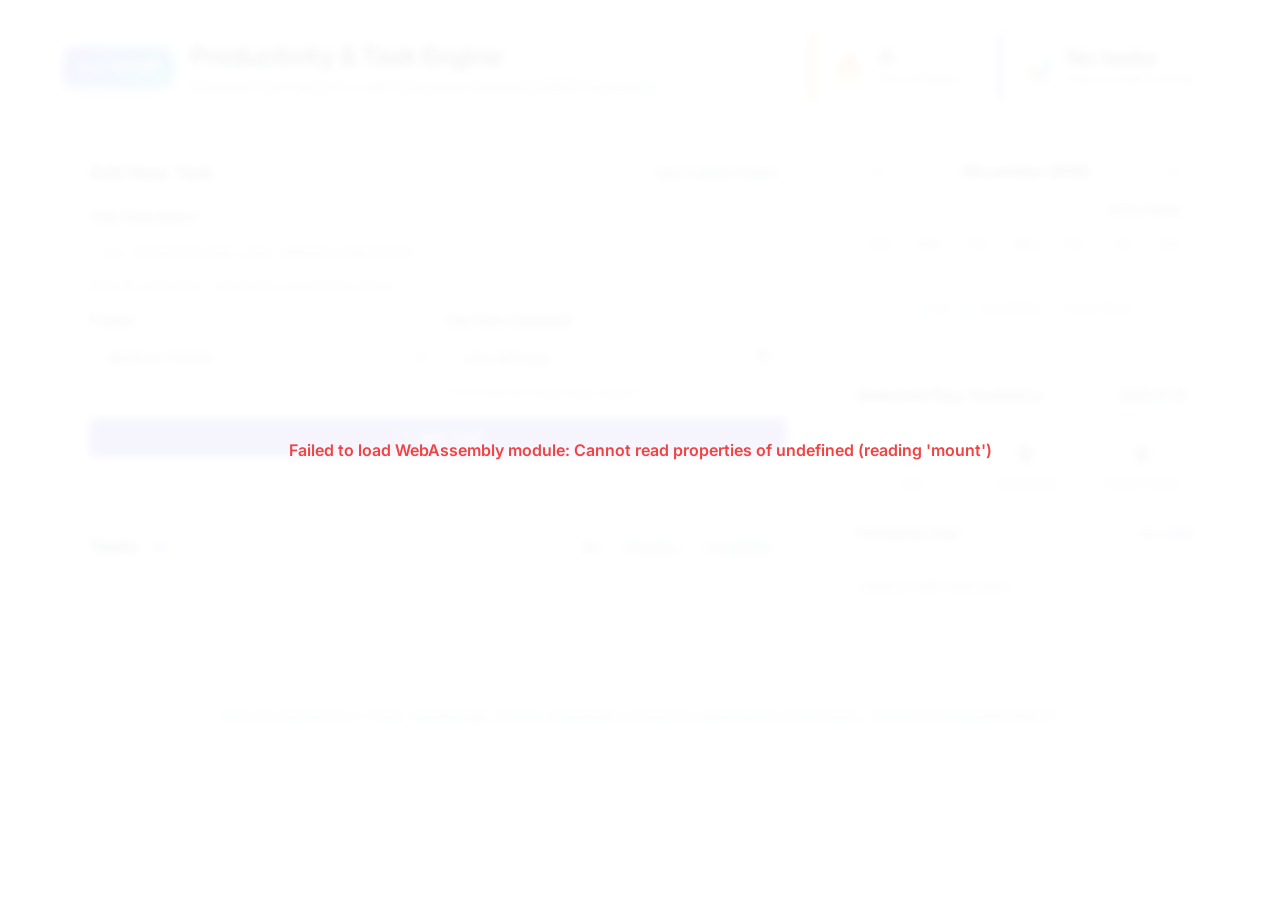
==== index.html @ 5f056f39 "feat: complete C++ WebAssembly To-Do web app with calendar and streak counter" ====
<!DOCTYPE html>
<html lang="en">
<head>
    <meta charset="UTF-8">
    <meta name="viewport" content="width=device-width, initial-scale=1.0">
    <title>C++ WebAssembly To-Do & Habit Analytics</title>
    <link rel="stylesheet" href="style.css">
    <link rel="preconnect" href="https://fonts.googleapis.com">
    <link rel="preconnect" href="https://fonts.gstatic.com" crossorigin>
    <link href="https://fonts.googleapis.com/css2?family=Inter:wght@300;400;500;600;700&display=swap" rel="stylesheet">
</head>
<body>
    <div id="loadingOverlay" class="loading-overlay">
        <div class="spinner"></div>
        <p>Loading C++ WebAssembly Engine & Syncing Storage...</p>
    </div>

    <div class="app-container">
        <!-- Header -->
        <header class="app-header">
            <div class="brand">
                <div class="logo-badge">C++ WASM</div>
                <div>
                    <h1>Productivity & Task Engine</h1>
                    <p class="subtitle">Compiled from native C++ with Emscripten Embind & IDBFS Persistence</p>
                </div>
            </div>
            
            <div class="stats-overview">
                <!-- Streak Card -->
                <div class="stat-card streak-card" id="streakCard">
                    <div class="stat-icon">🔥</div>
                    <div class="stat-details">
                        <span class="stat-value" id="streakDisplay">0</span>
                        <span class="stat-label">Day Streak</span>
                    </div>
                </div>

                <!-- Daily Rate Card -->
                <div class="stat-card rate-card" id="dailyRateCard">
                    <div class="stat-icon">📊</div>
                    <div class="stat-details">
                        <span class="stat-value" id="dailyRateDisplay">No tasks</span>
                        <span class="stat-label" id="rateDateLabel">Daily Completion</span>
                    </div>
                </div>
            </div>
        </header>

        <!-- Notification Banner -->
        <div id="notificationBanner" class="notification-banner hidden"></div>

        <!-- Main Layout -->
        <main class="main-content">
            <!-- Left Column: Task Creator & List -->
            <section class="task-section">
                <!-- Add Task Form -->
                <div class="card form-card">
                    <div class="card-header">
                        <h2>Add New Task</h2>
                        <span class="badge cpp-badge">std::vector&lt;Task&gt;</span>
                    </div>
                    
                    <form id="addTaskForm" class="task-form">
                        <div class="form-group">
                            <label for="taskDesc">Task Description <span class="required">*</span></label>
                            <input type="text" id="taskDesc" placeholder="e.g. Implement leap-year validation algorithms" required autocomplete="off">
                            <small class="helper-text">Pipes (|) sanitized to /, line breaks converted to spaces.</small>
                        </div>

                        <div class="form-row">
                            <div class="form-group">
                                <label for="taskPriority">Priority</label>
                                <select id="taskPriority">
                                    <option value="0">Low Priority</option>
                                    <option value="1" selected>Medium Priority</option>
                                    <option value="2">High Priority</option>
                                </select>
                            </div>

                            <div class="form-group">
                                <label for="taskDueDate">Due Date (Optional)</label>
                                <input type="date" id="taskDueDate">
                                <small class="helper-text">YYYY-MM-DD (Leap-year aware)</small>
                            </div>
                        </div>

                        <button type="submit" class="btn btn-primary" id="btnAddTask">
                            <span class="btn-icon">➕</span> Add Task
                        </button>
                    </form>
                </div>

                <!-- Tasks List -->
                <div class="card list-card">
                    <div class="card-header task-list-header">
                        <div class="title-with-count">
                            <h2>Tasks</h2>
                            <span class="count-pill" id="totalTasksCount">0</span>
                        </div>
                        
                        <!-- Filter Tabs -->
                        <div class="filter-tabs">
                            <button class="filter-btn active" data-filter="all">All</button>
                            <button class="filter-btn" data-filter="pending">Pending</button>
                            <button class="filter-btn" data-filter="completed">Completed</button>
                        </div>
                    </div>

                    <div id="taskList" class="task-list">
                        <!-- Rendered by JavaScript via getTasksJson() -->
                    </div>

                    <div id="emptyListState" class="empty-state hidden">
                        <div class="empty-icon">📝</div>
                        <p class="empty-title">No tasks found</p>
                        <p class="empty-desc">Create your first task above to track your productivity habits.</p>
                    </div>
                </div>
            </section>

            <!-- Right Column: Interactive Calendar & Day Analytics -->
            <aside class="calendar-section">
                <!-- Interactive Calendar Card -->
                <div class="card calendar-card">
                    <div class="calendar-header">
                        <button class="btn btn-icon-round" id="prevMonthBtn" title="Previous Month">‹</button>
                        <h3 id="currentMonthYear">November 2026</h3>
                        <button class="btn btn-icon-round" id="nextMonthBtn" title="Next Month">›</button>
                    </div>

                    <div class="calendar-actions">
                        <button class="btn btn-sm btn-outline" id="todayMonthBtn">Go to Today</button>
                    </div>

                    <!-- Weekday Headers -->
                    <div class="weekdays-grid">
                        <span>Sun</span>
                        <span>Mon</span>
                        <span>Tue</span>
                        <span>Wed</span>
                        <span>Thu</span>
                        <span>Fri</span>
                        <span>Sat</span>
                    </div>

                    <!-- Calendar Days Grid (Calculated by C++ getCalendar) -->
                    <div id="calendarDaysGrid" class="days-grid"></div>

                    <!-- Calendar Legend -->
                    <div class="calendar-legend">
                        <span class="legend-item"><span class="dot dot-due"></span> Due</span>
                        <span class="legend-item"><span class="dot dot-completed"></span> Completed</span>
                        <span class="legend-item"><span class="dot dot-both"></span> Due & Done</span>
                    </div>
                </div>

                <!-- Selected Date Analytics Details -->
                <div class="card day-analytics-card">
                    <div class="card-header">
                        <h3>Selected Day Analytics</h3>
                        <span class="date-badge" id="selectedDateBadge">2026-11-16</span>
                    </div>

                    <div class="day-stats-grid">
                        <div class="day-stat-box">
                            <span class="stat-number" id="dayDueCount">0</span>
                            <span class="stat-sublabel">Due</span>
                        </div>
                        <div class="day-stat-box">
                            <span class="stat-number" id="dayCompletedCount">0</span>
                            <span class="stat-sublabel">Completed</span>
                        </div>
                        <div class="day-stat-box">
                            <span class="stat-number" id="dayDistinctCount">0</span>
                            <span class="stat-sublabel">Distinct Tasks</span>
                        </div>
                    </div>

                    <div class="completion-bar-container">
                        <div class="completion-bar-header">
                            <span>Completion Rate</span>
                            <span id="dayRateText" class="rate-percentage">No tasks</span>
                        </div>
                        <div class="progress-track">
                            <div id="dayProgressBar" class="progress-fill" style="width: 0%;"></div>
                        </div>
                    </div>

                    <div class="day-tasks-container">
                        <h4 class="subhead">Tasks for this day</h4>
                        <ul id="dayTasksList" class="day-tasks-list">
                            <!-- Tasks on this day rendered here -->
                        </ul>
                    </div>
                </div>
            </aside>
        </main>

        <!-- Edit Task Modal -->
        <div id="editTaskModal" class="modal-backdrop hidden">
            <div class="modal-box">
                <div class="modal-header">
                    <h3>Edit Task</h3>
                    <button class="btn-close" id="btnCancelEdit">×</button>
                </div>
                <form id="editTaskForm">
                    <input type="hidden" id="editTaskId">
                    <div class="form-group">
                        <label for="editTaskDesc">Description</label>
                        <input type="text" id="editTaskDesc" required>
                    </div>
                    <div class="form-row">
                        <div class="form-group">
                            <label for="editTaskPriority">Priority</label>
                            <select id="editTaskPriority">
                                <option value="0">Low Priority</option>
                                <option value="1">Medium Priority</option>
                                <option value="2">High Priority</option>
                            </select>
                        </div>
                        <div class="form-group">
                            <label for="editTaskDueDate">Due Date</label>
                            <input type="date" id="editTaskDueDate">
                        </div>
                    </div>
                    <div class="modal-actions">
                        <button type="button" class="btn btn-outline" id="btnCancelEdit2">Cancel</button>
                        <button type="submit" class="btn btn-primary">Save Changes</button>
                    </div>
                </form>
            </div>
        </div>

        <!-- Footer -->
        <footer class="app-footer">
            <p>Built with Standard C++ (Task, TaskManager, Priority, isValidDate) compiled to WebAssembly (Emscripten / Embind) & IndexedDB (IDBFS).</p>
        </footer>
    </div>

    <!-- WebAssembly Module Loader & Glue -->
    <script src="task_engine.js"></script>
    <script src="app.js"></script>
</body>
</html>
---- style.css ----
:root {
    --primary: #4f46e5;
    --primary-hover: #4338ca;
    --primary-light: #eef2ff;
    --success: #10b981;
    --success-light: #ecfdf5;
    --warning: #f59e0b;
    --warning-light: #fffbeb;
    --danger: #ef4444;
    --danger-light: #fef2f2;
    --text-main: #1e293b;
    --text-muted: #64748b;
    --border: #e2e8f0;
    --bg-main: #f8fafc;
    --bg-card: #ffffff;
    --shadow-sm: 0 1px 2px 0 rgb(0 0 0 / 0.05);
    --shadow-md: 0 4px 6px -1px rgb(0 0 0 / 0.1), 0 2px 4px -2px rgb(0 0 0 / 0.1);
    --shadow-lg: 0 10px 15px -3px rgb(0 0 0 / 0.1), 0 4px 6px -4px rgb(0 0 0 / 0.1);
    --radius-sm: 6px;
    --radius-md: 10px;
    --radius-lg: 16px;
    --transition: all 0.2s ease;
}

* {
    box-sizing: border-box;
    margin: 0;
    padding: 0;
}

body {
    font-family: 'Inter', -apple-system, BlinkMacSystemFont, "Segoe UI", Roboto, sans-serif;
    background-color: var(--bg-main);
    color: var(--text-main);
    line-height: 1.5;
    min-height: 100vh;
}

/* Loading Overlay */
.loading-overlay {
    position: fixed;
    top: 0;
    left: 0;
    width: 100%;
    height: 100%;
    background: rgba(255, 255, 255, 0.95);
    backdrop-filter: blur(4px);
    display: flex;
    flex-direction: column;
    align-items: center;
    justify-content: center;
    gap: 1rem;
    z-index: 9999;
    font-weight: 500;
    color: var(--text-muted);
    transition: opacity 0.3s ease;
}

.loading-overlay.fade-out {
    opacity: 0;
    pointer-events: none;
}

.spinner {
    width: 48px;
    height: 48px;
    border: 4px solid var(--border);
    border-top-color: var(--primary);
    border-radius: 50%;
    animation: spin 0.8s linear infinite;
}

@keyframes spin {
    to { transform: rotate(360deg); }
}

/* App Container */
.app-container {
    max-width: 1200px;
    margin: 0 auto;
    padding: 2rem 1.5rem;
}

/* Header */
.app-header {
    display: flex;
    justify-content: space-between;
    align-items: center;
    flex-wrap: wrap;
    gap: 1.5rem;
    margin-bottom: 2rem;
}

.brand {
    display: flex;
    align-items: center;
    gap: 1rem;
}

.logo-badge {
    background: linear-gradient(135deg, #4f46e5, #06b6d4);
    color: white;
    font-weight: 700;
    font-size: 0.85rem;
    padding: 0.6rem 0.9rem;
    border-radius: var(--radius-md);
    letter-spacing: 0.05em;
    box-shadow: 0 4px 12px rgba(79, 70, 229, 0.3);
}

.app-header h1 {
    font-size: 1.6rem;
    font-weight: 700;
    color: var(--text-main);
    letter-spacing: -0.02em;
}

.subtitle {
    font-size: 0.875rem;
    color: var(--text-muted);
}

/* Stats Overview */
.stats-overview {
    display: flex;
    gap: 1rem;
}

.stat-card {
    background: var(--bg-card);
    border: 1px solid var(--border);
    border-radius: var(--radius-md);
    padding: 0.75rem 1.25rem;
    display: flex;
    align-items: center;
    gap: 0.85rem;
    box-shadow: var(--shadow-sm);
    min-width: 160px;
}

.streak-card {
    border-left: 4px solid #f97316;
}

.rate-card {
    border-left: 4px solid var(--primary);
}

.stat-icon {
    font-size: 1.6rem;
}

.stat-details {
    display: flex;
    flex-direction: column;
}

.stat-value {
    font-size: 1.35rem;
    font-weight: 700;
    color: var(--text-main);
    line-height: 1.2;
}

.stat-label {
    font-size: 0.75rem;
    font-weight: 500;
    color: var(--text-muted);
    text-transform: uppercase;
    letter-spacing: 0.05em;
}

/* Notification Banner */
.notification-banner {
    padding: 0.75rem 1.25rem;
    border-radius: var(--radius-md);
    margin-bottom: 1.5rem;
    font-size: 0.9rem;
    font-weight: 500;
    display: flex;
    align-items: center;
    justify-content: space-between;
    animation: slideDown 0.25s ease;
}

.notification-banner.error {
    background-color: var(--danger-light);
    color: #991b1b;
    border: 1px solid #fecaca;
}

.notification-banner.success {
    background-color: var(--success-light);
    color: #065f46;
    border: 1px solid #a7f3d0;
}

.hidden {
    display: none !important;
}

@keyframes slideDown {
    from { opacity: 0; transform: translateY(-8px); }
    to { opacity: 1; transform: translateY(0); }
}

/* Main Layout */
.main-content {
    display: grid;
    grid-template-columns: 1fr 380px;
    gap: 1.5rem;
    align-items: start;
}

@media (max-width: 900px) {
    .main-content {
        grid-template-columns: 1fr;
    }
}

/* Cards */
.card {
    background: var(--bg-card);
    border: 1px solid var(--border);
    border-radius: var(--radius-lg);
    padding: 1.5rem;
    box-shadow: var(--shadow-sm);
    margin-bottom: 1.5rem;
}

.card-header {
    display: flex;
    justify-content: space-between;
    align-items: center;
    margin-bottom: 1.25rem;
}

.card-header h2 {
    font-size: 1.15rem;
    font-weight: 600;
}

.card-header h3 {
    font-size: 1.05rem;
    font-weight: 600;
}

.badge {
    font-size: 0.75rem;
    padding: 0.25rem 0.6rem;
    border-radius: 9999px;
    font-weight: 600;
}

.cpp-badge {
    background-color: #f1f5f9;
    color: #475569;
    font-family: monospace;
}

/* Form Styles */
.task-form {
    display: flex;
    flex-direction: column;
    gap: 1rem;
}

.form-group {
    display: flex;
    flex-direction: column;
    gap: 0.35rem;
    flex: 1;
}

.form-row {
    display: flex;
    gap: 1rem;
}

@media (max-width: 600px) {
    .form-row {
        flex-direction: column;
    }
}

label {
    font-size: 0.825rem;
    font-weight: 600;
    color: var(--text-main);
}

.required {
    color: var(--danger);
}

input[type="text"],
input[type="date"],
select {
    padding: 0.65rem 0.85rem;
    border: 1px solid var(--border);
    border-radius: var(--radius-sm);
    font-size: 0.9rem;
    font-family: inherit;
    color: var(--text-main);
    background-color: #ffffff;
    transition: var(--transition);
}

input[type="text"]:focus,
input[type="date"]:focus,
select:focus {
    outline: none;
    border-color: var(--primary);
    box-shadow: 0 0 0 3px rgba(79, 70, 229, 0.15);
}

.helper-text {
    font-size: 0.75rem;
    color: var(--text-muted);
}

/* Buttons */
.btn {
    display: inline-flex;
    align-items: center;
    justify-content: center;
    gap: 0.4rem;
    padding: 0.65rem 1.25rem;
    font-size: 0.9rem;
    font-weight: 600;
    border-radius: var(--radius-sm);
    cursor: pointer;
    border: none;
    transition: var(--transition);
    font-family: inherit;
}

.btn-primary {
    background-color: var(--primary);
    color: white;
}

.btn-primary:hover {
    background-color: var(--primary-hover);
}

.btn-outline {
    background-color: transparent;
    border: 1px solid var(--border);
    color: var(--text-main);
}

.btn-outline:hover {
    background-color: #f1f5f9;
}

.btn-sm {
    padding: 0.35rem 0.75rem;
    font-size: 0.8rem;
}

.btn-icon-round {
    width: 32px;
    height: 32px;
    border-radius: 50%;
    border: 1px solid var(--border);
    background: transparent;
    cursor: pointer;
    font-size: 1.1rem;
    display: flex;
    align-items: center;
    justify-content: center;
    transition: var(--transition);
}

.btn-icon-round:hover {
    background: #f1f5f9;
}

/* Task List */
.task-list-header {
    flex-wrap: wrap;
    gap: 0.75rem;
}

.title-with-count {
    display: flex;
    align-items: center;
    gap: 0.5rem;
}

.count-pill {
    background: var(--primary-light);
    color: var(--primary);
    font-size: 0.75rem;
    font-weight: 700;
    padding: 0.15rem 0.55rem;
    border-radius: 9999px;
}

.filter-tabs {
    display: flex;
    gap: 0.25rem;
    background: #f1f5f9;
    padding: 0.25rem;
    border-radius: var(--radius-sm);
}

.filter-btn {
    border: none;
    background: transparent;
    padding: 0.3rem 0.75rem;
    font-size: 0.8rem;
    font-weight: 600;
    color: var(--text-muted);
    border-radius: var(--radius-sm);
    cursor: pointer;
    transition: var(--transition);
}

.filter-btn.active {
    background: white;
    color: var(--text-main);
    box-shadow: var(--shadow-sm);
}

.task-list {
    display: flex;
    flex-direction: column;
    gap: 0.75rem;
}

.task-item {
    display: flex;
    align-items: center;
    justify-content: space-between;
    padding: 0.85rem 1rem;
    border: 1px solid var(--border);
    border-radius: var(--radius-md);
    background: white;
    transition: var(--transition);
    gap: 1rem;
}

.task-item:hover {
    box-shadow: var(--shadow-sm);
    border-color: #cbd5e1;
}

.task-item.completed {
    background: #f8fafc;
    opacity: 0.75;
}

.task-item.completed .task-desc {
    text-decoration: line-through;
    color: var(--text-muted);
}

.task-main {
    display: flex;
    align-items: center;
    gap: 0.85rem;
    flex: 1;
    min-width: 0;
}

.checkbox-btn {
    width: 22px;
    height: 22px;
    border-radius: 6px;
    border: 2px solid #cbd5e1;
    background: white;
    cursor: pointer;
    display: flex;
    align-items: center;
    justify-content: center;
    flex-shrink: 0;
    transition: var(--transition);
    color: white;
    font-size: 0.8rem;
}

.task-item.completed .checkbox-btn {
    background: var(--success);
    border-color: var(--success);
}

.task-item:not(.completed) .checkbox-btn:hover {
    border-color: var(--primary);
}

.task-content {
    display: flex;
    flex-direction: column;
    gap: 0.25rem;
    overflow: hidden;
}

.task-desc {
    font-size: 0.95rem;
    font-weight: 500;
    color: var(--text-main);
    word-break: break-word;
}

.task-meta {
    display: flex;
    align-items: center;
    flex-wrap: wrap;
    gap: 0.5rem;
    font-size: 0.75rem;
    color: var(--text-muted);
}

.priority-pill {
    padding: 0.15rem 0.5rem;
    border-radius: 4px;
    font-weight: 600;
    font-size: 0.7rem;
    text-transform: uppercase;
}

.priority-low {
    background: #ecfdf5;
    color: #059669;
}

.priority-med {
    background: #fffbeb;
    color: #d97706;
}

.priority-high {
    background: #fef2f2;
    color: #dc2626;
}

.due-pill {
    display: inline-flex;
    align-items: center;
    gap: 0.25rem;
}

.due-pill.overdue {
    color: #dc2626;
    font-weight: 600;
}

.due-pill.today {
    color: #d97706;
    font-weight: 600;
}

.task-actions {
    display: flex;
    align-items: center;
    gap: 0.35rem;
    flex-shrink: 0;
}

.action-btn {
    background: transparent;
    border: none;
    cursor: pointer;
    padding: 0.35rem 0.5rem;
    border-radius: var(--radius-sm);
    color: var(--text-muted);
    transition: var(--transition);
    font-size: 0.85rem;
}

.action-btn:hover {
    background: #f1f5f9;
    color: var(--text-main);
}

.action-btn.delete-btn:hover {
    background: var(--danger-light);
    color: var(--danger);
}

/* Empty State */
.empty-state {
    text-align: center;
    padding: 2.5rem 1rem;
}

.empty-icon {
    font-size: 2.5rem;
    margin-bottom: 0.5rem;
}

.empty-title {
    font-weight: 600;
    font-size: 1rem;
    color: var(--text-main);
}

.empty-desc {
    font-size: 0.85rem;
    color: var(--text-muted);
}

/* Calendar Styles */
.calendar-card {
    padding: 1.25rem;
}

.calendar-header {
    display: flex;
    align-items: center;
    justify-content: space-between;
    margin-bottom: 0.5rem;
}

.calendar-header h3 {
    font-size: 1rem;
    font-weight: 700;
}

.calendar-actions {
    display: flex;
    justify-content: flex-end;
    margin-bottom: 0.75rem;
}

.weekdays-grid {
    display: grid;
    grid-template-columns: repeat(7, 1fr);
    text-align: center;
    font-size: 0.75rem;
    font-weight: 600;
    color: var(--text-muted);
    padding-bottom: 0.5rem;
    border-bottom: 1px solid var(--border);
}

.days-grid {
    display: grid;
    grid-template-columns: repeat(7, 1fr);
    gap: 2px;
    margin-top: 0.5rem;
}

.calendar-day {
    aspect-ratio: 1;
    display: flex;
    flex-direction: column;
    align-items: center;
    justify-content: center;
    border-radius: var(--radius-sm);
    cursor: pointer;
    position: relative;
    font-size: 0.825rem;
    font-weight: 500;
    transition: var(--transition);
    padding: 2px;
    user-select: none;
}

.calendar-day:hover {
    background-color: #f1f5f9;
}

.calendar-day.empty {
    cursor: default;
    background: transparent;
}

.calendar-day.today {
    border: 1.5px solid var(--primary);
    font-weight: 700;
}

.calendar-day.selected {
    background-color: var(--primary) !important;
    color: white !important;
}

.calendar-day.selected .day-dots .dot {
    background-color: white !important;
}

.day-dots {
    display: flex;
    gap: 2px;
    margin-top: 2px;
    height: 4px;
}

.dot {
    width: 4px;
    height: 4px;
    border-radius: 50%;
}

.dot-due {
    background-color: #3b82f6;
}

.dot-completed {
    background-color: #10b981;
}

.dot-both {
    background-color: #8b5cf6;
}

.calendar-legend {
    display: flex;
    justify-content: center;
    gap: 1rem;
    margin-top: 1rem;
    padding-top: 0.75rem;
    border-top: 1px solid var(--border);
    font-size: 0.75rem;
    color: var(--text-muted);
}

.legend-item {
    display: flex;
    align-items: center;
    gap: 0.35rem;
}

/* Day Analytics Card */
.day-analytics-card {
    padding: 1.25rem;
}

.date-badge {
    background: #f1f5f9;
    padding: 0.2rem 0.55rem;
    border-radius: var(--radius-sm);
    font-size: 0.8rem;
    font-weight: 600;
    color: var(--text-main);
}

.day-stats-grid {
    display: grid;
    grid-template-columns: repeat(3, 1fr);
    gap: 0.5rem;
    margin-bottom: 1.25rem;
}

.day-stat-box {
    background: #f8fafc;
    border: 1px solid var(--border);
    border-radius: var(--radius-sm);
    padding: 0.6rem 0.4rem;
    text-align: center;
}

.stat-number {
    display: block;
    font-size: 1.25rem;
    font-weight: 700;
    color: var(--text-main);
}

.stat-sublabel {
    font-size: 0.7rem;
    color: var(--text-muted);
}

.completion-bar-container {
    margin-bottom: 1.25rem;
}

.completion-bar-header {
    display: flex;
    justify-content: space-between;
    font-size: 0.8rem;
    font-weight: 600;
    margin-bottom: 0.35rem;
}

.rate-percentage {
    color: var(--primary);
}

.progress-track {
    width: 100%;
    height: 8px;
    background: #e2e8f0;
    border-radius: 9999px;
    overflow: hidden;
}

.progress-fill {
    height: 100%;
    background: linear-gradient(90deg, #4f46e5, #10b981);
    transition: width 0.4s ease;
}

.subhead {
    font-size: 0.85rem;
    font-weight: 600;
    color: var(--text-muted);
    text-transform: uppercase;
    letter-spacing: 0.05em;
    margin-bottom: 0.5rem;
}

.day-tasks-list {
    list-style: none;
    display: flex;
    flex-direction: column;
    gap: 0.35rem;
    max-height: 180px;
    overflow-y: auto;
}

.day-task-item {
    font-size: 0.825rem;
    padding: 0.4rem 0.6rem;
    border-radius: var(--radius-sm);
    background: #f8fafc;
    display: flex;
    align-items: center;
    justify-content: space-between;
}

.day-task-item.is-done {
    text-decoration: line-through;
    color: var(--text-muted);
}

/* Modal */
.modal-backdrop {
    position: fixed;
    top: 0;
    left: 0;
    width: 100%;
    height: 100%;
    background: rgba(15, 23, 42, 0.6);
    backdrop-filter: blur(4px);
    display: flex;
    align-items: center;
    justify-content: center;
    z-index: 10000;
    padding: 1rem;
}

.modal-box {
    background: white;
    border-radius: var(--radius-lg);
    width: 100%;
    max-width: 480px;
    padding: 1.75rem;
    box-shadow: var(--shadow-lg);
    animation: scaleUp 0.2s ease;
}

@keyframes scaleUp {
    from { transform: scale(0.95); opacity: 0; }
    to { transform: scale(1); opacity: 1; }
}

.modal-header {
    display: flex;
    justify-content: space-between;
    align-items: center;
    margin-bottom: 1.25rem;
}

.btn-close {
    background: transparent;
    border: none;
    font-size: 1.5rem;
    line-height: 1;
    cursor: pointer;
    color: var(--text-muted);
}

.modal-actions {
    display: flex;
    justify-content: flex-end;
    gap: 0.75rem;
    margin-top: 1.5rem;
}

/* Footer */
.app-footer {
    text-align: center;
    font-size: 0.8rem;
    color: var(--text-muted);
    margin-top: 2rem;
    padding-top: 1.5rem;
    border-top: 1px solid var(--border);
}
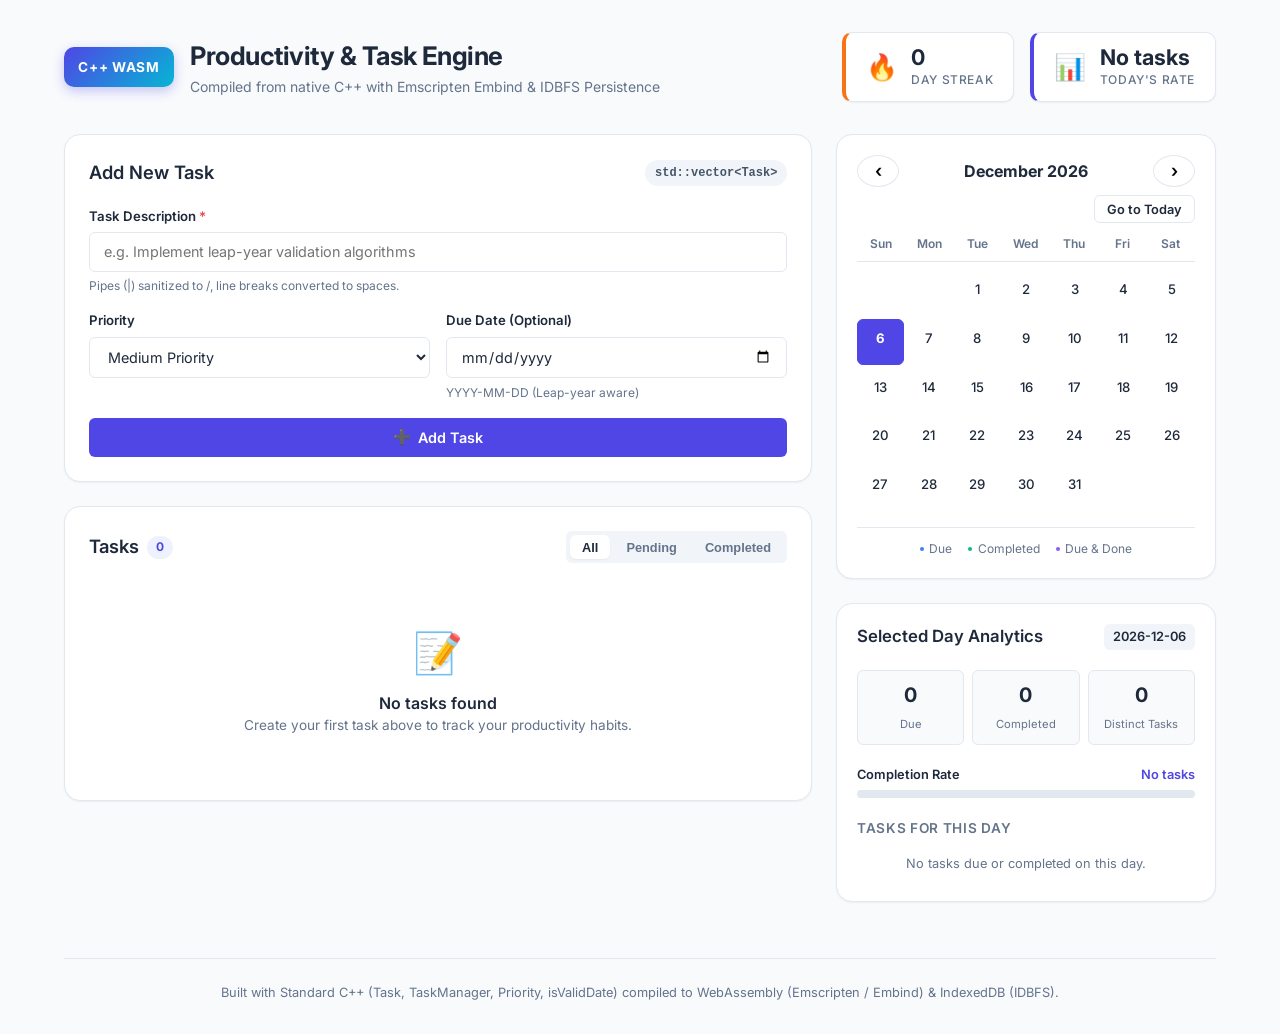
==== commit db845859: "fix: export FS and IDBFS in Emscripten runtime methods and harden IDBFS mounting" ====
--- a/index.html
+++ b/index.html
@@ -243,3 +243,4 @@
     <script src="app.js"></script>
 </body>
 </html>
+
--- a/style.css
+++ b/style.css
@@ -891,3 +891,4 @@
     padding-top: 1.5rem;
     border-top: 1px solid var(--border);
 }
+
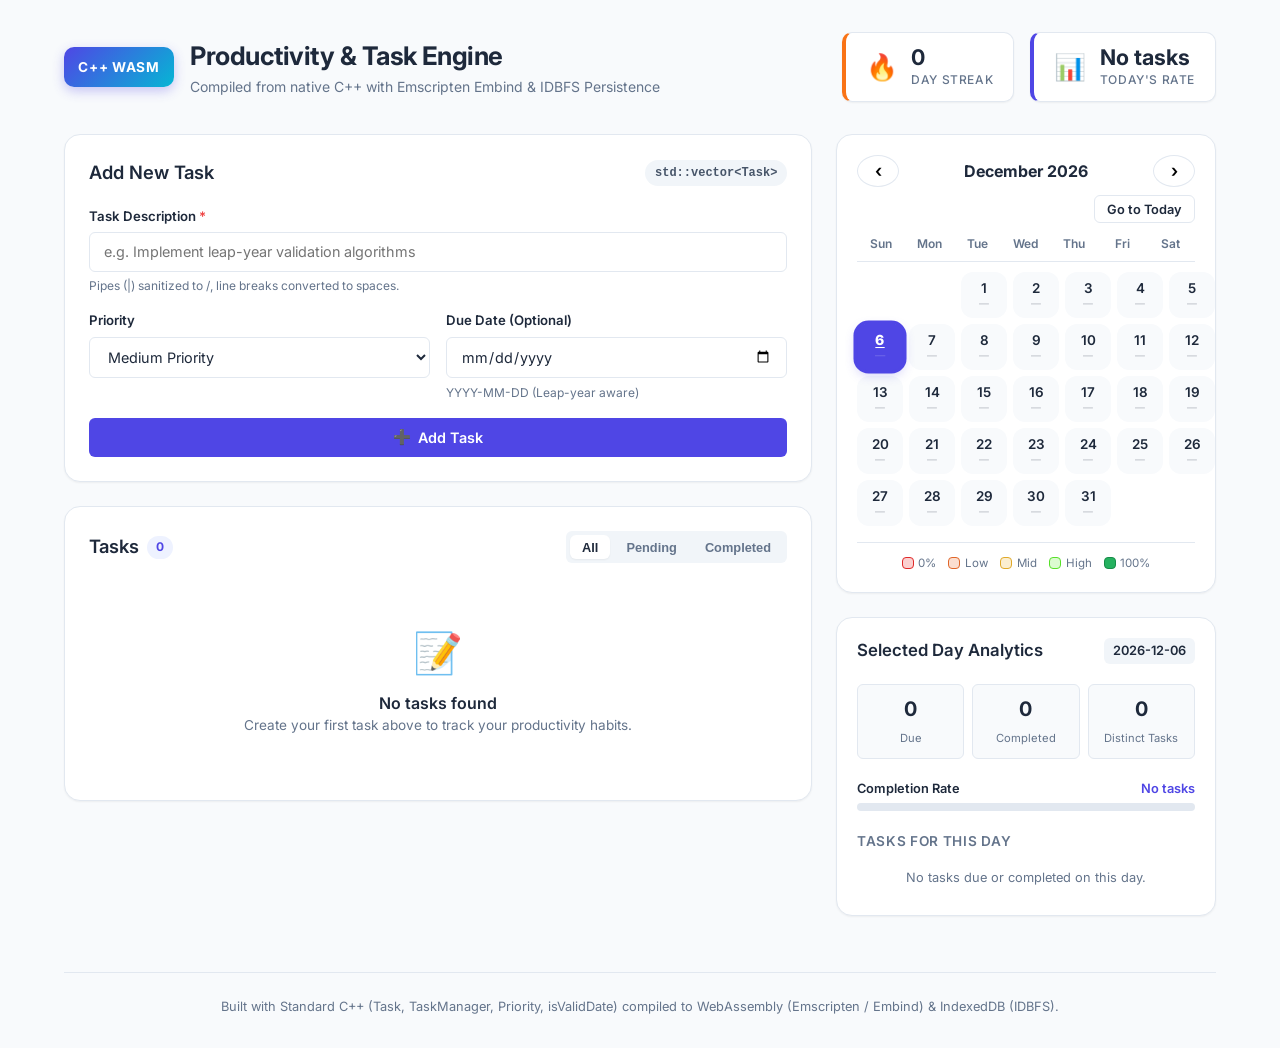
==== commit 64d06b9f: "feat: compute daily goal percentage and color bubbles in C++ calendar engine" ====
--- a/index.html
+++ b/index.html
@@ -149,9 +149,11 @@
 
                     <!-- Calendar Legend -->
                     <div class="calendar-legend">
-                        <span class="legend-item"><span class="dot dot-due"></span> Due</span>
-                        <span class="legend-item"><span class="dot dot-completed"></span> Completed</span>
-                        <span class="legend-item"><span class="dot dot-both"></span> Due & Done</span>
+                        <span class="legend-item"><span class="legend-swatch swatch-missed"></span> 0%</span>
+                        <span class="legend-item"><span class="legend-swatch swatch-low"></span> Low</span>
+                        <span class="legend-item"><span class="legend-swatch swatch-medium"></span> Mid</span>
+                        <span class="legend-item"><span class="legend-swatch swatch-high"></span> High</span>
+                        <span class="legend-item"><span class="legend-swatch swatch-full"></span> 100%</span>
                     </div>
                 </div>
 
--- a/style.css
+++ b/style.css
@@ -639,89 +639,136 @@
 .days-grid {
     display: grid;
     grid-template-columns: repeat(7, 1fr);
-    gap: 2px;
-    margin-top: 0.5rem;
+    gap: 6px;
+    margin-top: 0.6rem;
 }
 
 .calendar-day {
     aspect-ratio: 1;
+    min-height: 46px;
     display: flex;
     flex-direction: column;
     align-items: center;
     justify-content: center;
-    border-radius: var(--radius-sm);
+    border-radius: 12px;
+    border: 1.5px solid transparent;
+    background-color: #f8fafc;
     cursor: pointer;
     position: relative;
-    font-size: 0.825rem;
-    font-weight: 500;
     transition: var(--transition);
-    padding: 2px;
+    padding: 3px 2px;
     user-select: none;
 }
 
-.calendar-day:hover {
+.calendar-day:hover:not(.empty) {
+    transform: translateY(-1px);
+    box-shadow: 0 3px 8px rgba(15, 23, 42, 0.1);
+}
+
+.calendar-day:not(.has-goal):not(.empty):hover {
     background-color: #f1f5f9;
 }
 
 .calendar-day.empty {
     cursor: default;
     background: transparent;
-}
-
-.calendar-day.today {
-    border: 1.5px solid var(--primary);
+    border-color: transparent;
+}
+
+.calendar-day.today:not(.has-goal) {
+    border-color: var(--primary);
+    background-color: var(--primary-light);
+}
+
+.calendar-day.today .day-number {
+    font-weight: 800;
+    text-decoration: underline;
+    text-underline-offset: 2px;
+}
+
+.calendar-day.selected {
+    box-shadow: 0 0 0 2.5px var(--primary), 0 4px 10px rgba(79, 70, 229, 0.25);
+    transform: scale(1.04);
+    z-index: 1;
+}
+
+.calendar-day.selected:not(.has-goal) {
+    background-color: var(--primary);
+    color: white;
+}
+
+.calendar-day.selected:not(.has-goal) .day-rate-empty {
+    color: rgba(255, 255, 255, 0.7);
+}
+
+.day-number {
+    font-size: 0.84rem;
+    font-weight: 600;
+    line-height: 1.1;
+}
+
+.day-rate {
+    font-size: 0.62rem;
     font-weight: 700;
-}
-
-.calendar-day.selected {
-    background-color: var(--primary) !important;
-    color: white !important;
-}
-
-.calendar-day.selected .day-dots .dot {
-    background-color: white !important;
-}
-
-.day-dots {
-    display: flex;
-    gap: 2px;
+    line-height: 1.1;
     margin-top: 2px;
-    height: 4px;
-}
-
-.dot {
-    width: 4px;
-    height: 4px;
-    border-radius: 50%;
-}
-
-.dot-due {
-    background-color: #3b82f6;
-}
-
-.dot-completed {
-    background-color: #10b981;
-}
-
-.dot-both {
-    background-color: #8b5cf6;
+    letter-spacing: -0.02em;
+}
+
+.day-rate-empty {
+    opacity: 0.3;
+    font-weight: 400;
 }
 
 .calendar-legend {
     display: flex;
     justify-content: center;
-    gap: 1rem;
+    flex-wrap: wrap;
+    gap: 0.75rem;
     margin-top: 1rem;
     padding-top: 0.75rem;
     border-top: 1px solid var(--border);
-    font-size: 0.75rem;
+    font-size: 0.72rem;
     color: var(--text-muted);
 }
 
 .legend-item {
     display: flex;
     align-items: center;
-    gap: 0.35rem;
+    gap: 0.3rem;
+}
+
+.legend-swatch {
+    width: 12px;
+    height: 12px;
+    border-radius: 4px;
+    border: 1.5px solid transparent;
+    display: inline-block;
+}
+
+.swatch-missed {
+    background-color: hsl(0, 85%, 90%);
+    border-color: hsl(0, 75%, 52%);
+}
+
+.swatch-low {
+    background-color: hsl(20, 85%, 90%);
+    border-color: hsl(20, 75%, 52%);
+}
+
+.swatch-medium {
+    background-color: hsl(42, 85%, 90%);
+    border-color: hsl(42, 75%, 52%);
+}
+
+.swatch-high {
+    background-color: hsl(105, 85%, 90%);
+    border-color: hsl(105, 75%, 52%);
+}
+
+.swatch-full {
+    background-color: hsl(145, 65%, 42%);
+    border-color: hsl(145, 72%, 32%);
 }
 
 /* Day Analytics Card */
